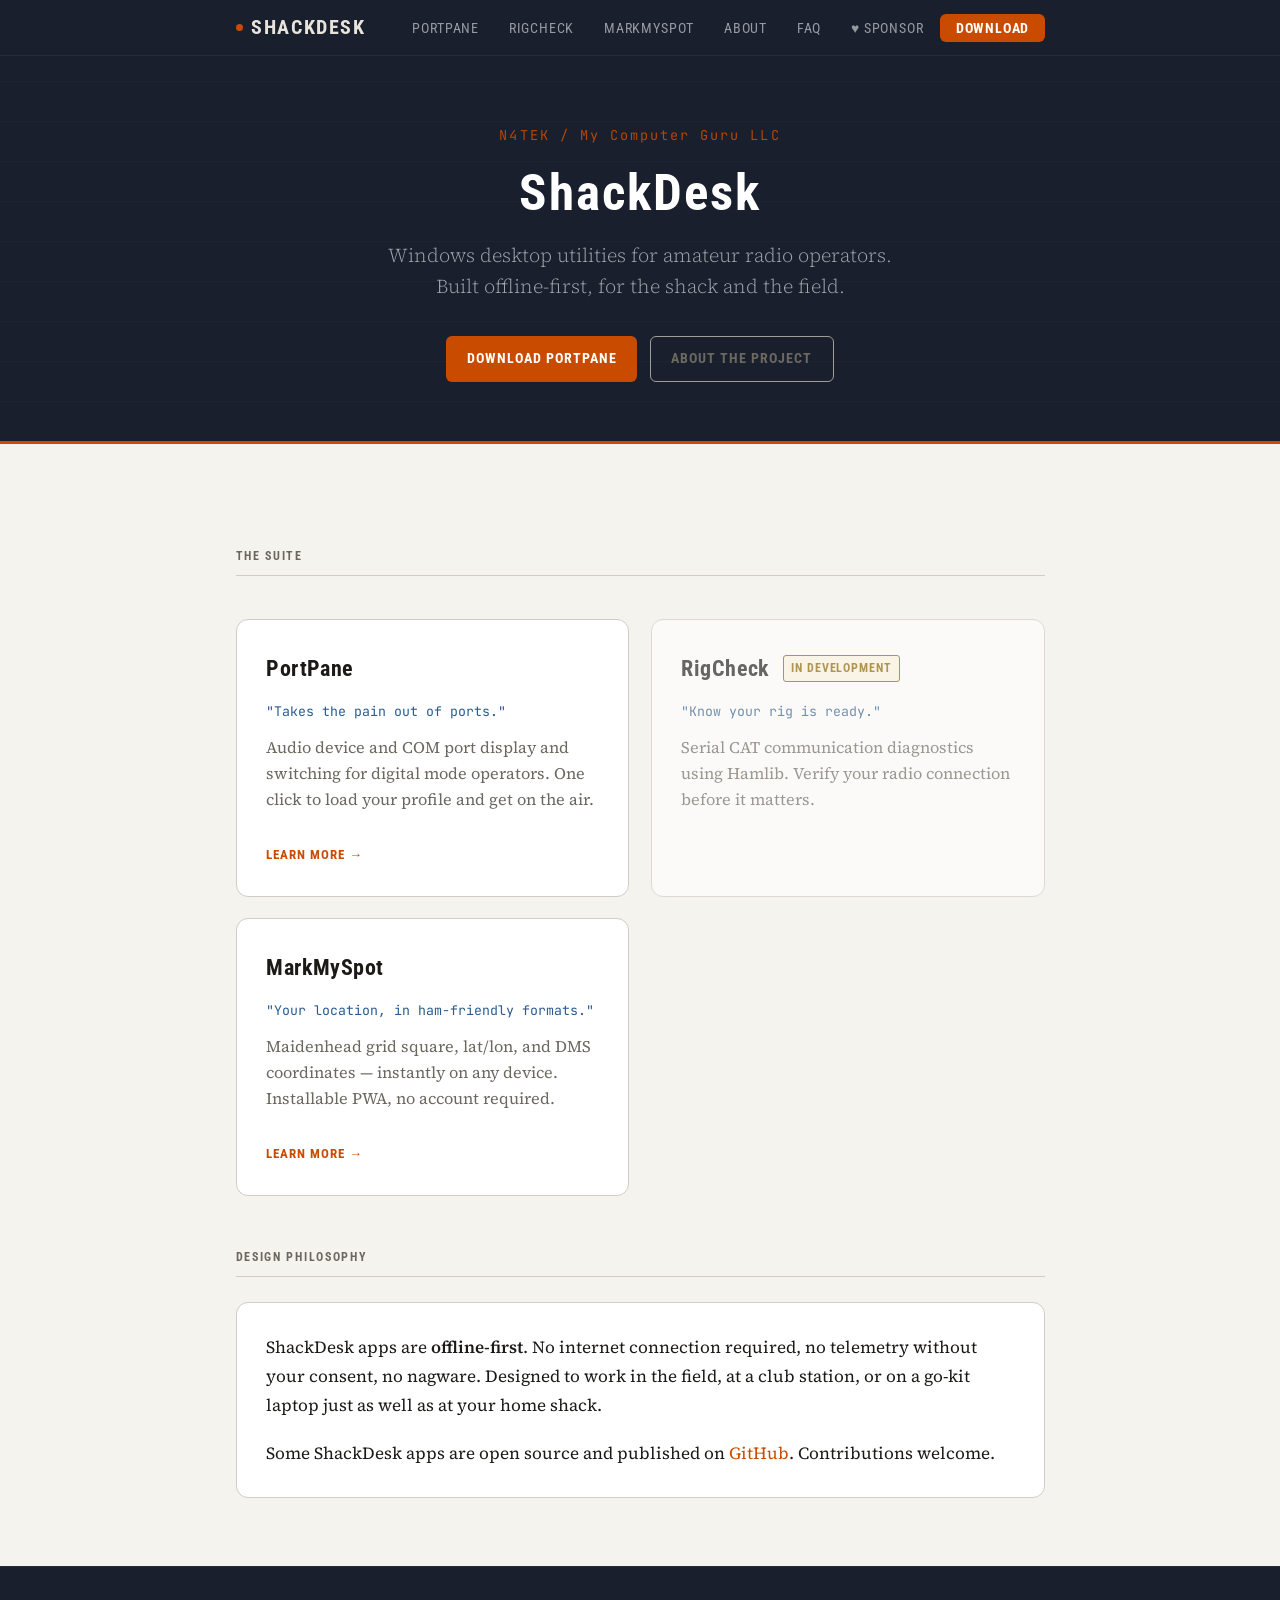
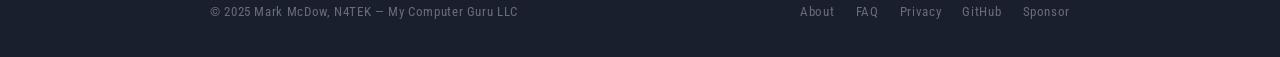
==== index.html @ 6513fdf6 "Merge pull request #10 from Computer-Consultant/chore/license-cleanup Clean up license framing and a" ====
<!DOCTYPE html>
<html lang="en">
<head>
  <meta charset="UTF-8">
  <meta name="viewport" content="width=device-width, initial-scale=1.0">
  <meta name="description" content="ShackDesk — Windows desktop utilities for amateur radio operators. Built by N4TEK for digital mode and EMCOMM use.">
  <title>ShackDesk — Tools for the Amateur Radio Operator</title>
  <link rel="stylesheet" href="/style.css">
</head>
<body>

  <nav class="nav">
    <div class="nav-inner">
      <a href="/" class="nav-logo">
        <span class="nav-logo-dot"></span>ShackDesk
      </a>
      <ul class="nav-links">
        <li><a href="/portpane/">PortPane</a></li>
        <li><a href="/rigcheck/">RigCheck</a></li>
        <li><a href="/markmyspot/">MarkMySpot</a></li>
        <li><a href="/about/">About</a></li>
        <li><a href="/faq/">FAQ</a></li>
        <li><a href="/sponsor" class="nav-sponsor">&#9829; Sponsor</a></li>
        <li><a href="/portpane/download" class="nav-cta">Download</a></li>
      </ul>
    </div>
  </nav>

  <section class="hero">
    <div class="hero-inner">
      <div class="hero-callsign">N4TEK / My Computer Guru LLC</div>
      <h1>ShackDesk</h1>
      <p class="lead">Windows desktop utilities for amateur radio operators. Built offline-first, for the shack and the field.</p>
      <div class="hero-actions">
        <a href="/portpane/download" class="btn btn-primary">Download PortPane</a>
        <a href="/about/" class="btn btn-outline">About the Project</a>
      </div>
    </div>
  </section>

  <main class="page">

    <div class="section">
      <div class="section-label">The Suite</div>
      <div class="app-grid">

        <a href="/portpane/" class="app-card">
          <div class="app-card-name">PortPane</div>
          <div class="app-card-tagline">"Takes the pain out of ports."</div>
          <p class="app-card-desc">Audio device and COM port display and switching for digital mode operators. One click to load your profile and get on the air.</p>
          <div class="app-card-link">Learn more →</div>
        </a>

        <div class="app-card muted">
          <div class="app-card-name">
            RigCheck
            <span class="badge badge-dev">In development</span>
          </div>
          <div class="app-card-tagline">"Know your rig is ready."</div>
          <p class="app-card-desc">Serial CAT communication diagnostics using Hamlib. Verify your radio connection before it matters.</p>
        </div>

        <a href="/markmyspot/" class="app-card">
          <div class="app-card-name">MarkMySpot</div>
          <div class="app-card-tagline">"Your location, in ham-friendly formats."</div>
          <p class="app-card-desc">Maidenhead grid square, lat/lon, and DMS coordinates — instantly on any device. Installable PWA, no account required.</p>
          <div class="app-card-link">Learn more →</div>
        </a>

      </div>
    </div>

    <div class="section">
      <div class="section-label">Design Philosophy</div>
      <div class="card">
        <p>ShackDesk apps are <strong>offline-first</strong>. No internet connection required, no telemetry without your consent, no nagware. Designed to work in the field, at a club station, or on a go-kit laptop just as well as at your home shack.</p>
        <p>Some ShackDesk apps are open source and published on <a href="https://github.com/Computer-Tsu" target="_blank" rel="noopener">GitHub</a>. Contributions welcome.</p>
      </div>
    </div>

  </main>

  <footer class="footer">
    <div class="footer-inner">
      <span>© 2025 Mark McDow, N4TEK — My Computer Guru LLC</span>
      <ul class="footer-links">
        <li><a href="/about/">About</a></li>
        <li><a href="/faq/">FAQ</a></li>
        <li><a href="/privacy/">Privacy</a></li>
        <li><a href="https://github.com/Computer-Tsu" target="_blank" rel="noopener">GitHub</a></li>
        <li><a href="/sponsor">Sponsor</a></li>
      </ul>
    </div>
  </footer>

</body>
</html>
---- style.css ----
/* =============================================================================
   ShackDesk.com — style.css
   Project:  ShackDesk by N4TEK / My Computer Guru LLC
             https://github.com/Computer-Consultant/ShackDesk-Site
   Purpose:  Shared stylesheet for all pages on shackdesk.com.
             All pages link to this file at /style.css.
             Uses CSS custom properties for theming; supports light and dark
             mode automatically via prefers-color-scheme media query.
   Warning:  Do NOT add a BOM or Windows line endings (CRLF) to this file.
   Support:  https://github.com/Computer-Consultant/ShackDesk-Site/issues
   ============================================================================= */

/* -----------------------------------------------------------------------------
   Fonts — self-hosted from /fonts/ folder
   Display: Roboto Condensed (technical, instrument-panel feel)
   Body:    Source Serif 4 (readable, trustworthy, not generic)
   Mono:    JetBrains Mono (callsigns, version numbers, code)

   Why self-hosted: Google Fonts CDN transmits visitor IPs to Google, which
   conflicts with our privacy policy. Self-hosting also improves load
   performance and works on restricted/offline networks. See /fonts/README.md
   for download instructions and font version notes.

   All fonts are licensed under the SIL Open Font License (OFL).
   License files are included in the /fonts/ folder.
   ----------------------------------------------------------------------------- */

@font-face {
  font-family: 'Roboto Condensed';
  src: url('/fonts/roboto-condensed-latin-400-normal.woff2') format('woff2');
  font-weight: 400;
  font-style: normal;
  font-display: swap;
}

@font-face {
  font-family: 'Roboto Condensed';
  src: url('/fonts/roboto-condensed-latin-700-normal.woff2') format('woff2');
  font-weight: 700;
  font-style: normal;
  font-display: swap;
}

@font-face {
  font-family: 'Source Serif 4';
  src: url('/fonts/source-serif-4-latin-300-normal.woff2') format('woff2');
  font-weight: 300;
  font-style: normal;
  font-display: swap;
}

@font-face {
  font-family: 'Source Serif 4';
  src: url('/fonts/source-serif-4-latin-400-normal.woff2') format('woff2');
  font-weight: 400;
  font-style: normal;
  font-display: swap;
}

@font-face {
  font-family: 'Source Serif 4';
  src: url('/fonts/source-serif-4-latin-400-italic.woff2') format('woff2');
  font-weight: 400;
  font-style: italic;
  font-display: swap;
}

@font-face {
  font-family: 'Source Serif 4';
  src: url('/fonts/source-serif-4-latin-600-normal.woff2') format('woff2');
  font-weight: 600;
  font-style: normal;
  font-display: swap;
}

@font-face {
  font-family: 'JetBrains Mono';
  src: url('/fonts/jetbrains-mono-latin-400-normal.woff2') format('woff2');
  font-weight: 400;
  font-style: normal;
  font-display: swap;
}

@font-face {
  font-family: 'JetBrains Mono';
  src: url('/fonts/jetbrains-mono-latin-600-normal.woff2') format('woff2');
  font-weight: 600;
  font-style: normal;
  font-display: swap;
}

/* -----------------------------------------------------------------------------
   Design tokens — light mode defaults
   ----------------------------------------------------------------------------- */
:root {
  --bg:           #f5f3ee;
  --bg-card:      #ffffff;
  --bg-panel:     #1a1f2e;
  --surface:      #eae8e2;
  --border:       #d0cdc5;
  --border-strong:#a09d96;

  --text:         #1c1a17;
  --text-muted:   #6b6860;
  --text-inverse: #e8e4dc;
  --text-mono:    #2a5c8f;

  --accent:       #c84b00;
  --accent-hover: #a33b00;
  --accent-soft:  #fff0e8;

  --green:        #2d6e3e;
  --green-soft:   #eaf4ed;
  --amber:        #8a6200;
  --amber-soft:   #fdf6e3;
  --muted-tag:    #6b6860;

  --radius:       6px;
  --radius-lg:    12px;

  --font-display: 'Roboto Condensed', sans-serif;
  --font-body:    'Source Serif 4', Georgia, serif;
  --font-mono:    'JetBrains Mono', 'Courier New', monospace;

  --nav-height:   56px;
  --max-width:    860px;
  --gap:          2rem;
}

/* Dark mode overrides */
@media (prefers-color-scheme: dark) {
  :root {
    --bg:           #131720;
    --bg-card:      #1c2130;
    --bg-panel:     #0d1017;
    --surface:      #1f2535;
    --border:       #2e3650;
    --border-strong:#4a5470;

    --text:         #ddd9d0;
    --text-muted:   #8892a8;
    --text-inverse: #ddd9d0;
    --text-mono:    #5a9fd4;

    --accent:       #e85d1a;
    --accent-hover: #ff7733;
    --accent-soft:  #2a1a10;

    --green:        #4caf70;
    --green-soft:   #0f2018;
    --amber:        #c89a30;
    --amber-soft:   #1f1800;
    --muted-tag:    #8892a8;
  }
}

/* -----------------------------------------------------------------------------
   Reset & base
   ----------------------------------------------------------------------------- */
*, *::before, *::after {
  box-sizing: border-box;
  margin: 0;
  padding: 0;
}

html {
  font-size: 17px;
  scroll-behavior: smooth;
  -webkit-text-size-adjust: 100%;
}

body {
  font-family: var(--font-body);
  font-weight: 400;
  line-height: 1.7;
  color: var(--text);
  background: var(--bg);
  min-height: 100vh;
  display: flex;
  flex-direction: column;
}

img, svg {
  display: block;
  max-width: 100%;
}

a {
  color: var(--accent);
  text-decoration: none;
  transition: color 0.15s;
}

a:hover {
  color: var(--accent-hover);
  text-decoration: underline;
}

/* -----------------------------------------------------------------------------
   Navigation
   ----------------------------------------------------------------------------- */
.nav {
  background: var(--bg-panel);
  height: var(--nav-height);
  position: sticky;
  top: 0;
  z-index: 100;
  border-bottom: 1px solid rgba(255,255,255,0.06);
}

.nav-inner {
  max-width: var(--max-width);
  margin: 0 auto;
  padding: 0 1.5rem;
  height: 100%;
  display: flex;
  align-items: center;
  gap: 2rem;
}

.nav-logo {
  font-family: var(--font-display);
  font-weight: 700;
  font-size: 1.2rem;
  letter-spacing: 0.08em;
  text-transform: uppercase;
  color: var(--text-inverse);
  text-decoration: none;
  display: flex;
  align-items: center;
  gap: 0.5rem;
  flex-shrink: 0;
}

.nav-logo:hover {
  color: var(--accent);
  text-decoration: none;
}

.nav-logo-dot {
  width: 7px;
  height: 7px;
  border-radius: 50%;
  background: var(--accent);
  display: inline-block;
  animation: pulse 3s ease-in-out infinite;
}

@keyframes pulse {
  0%, 100% { opacity: 1; }
  50%       { opacity: 0.4; }
}

.nav-links {
  display: flex;
  align-items: center;
  gap: 0.25rem;
  list-style: none;
  margin-left: auto;
}

.nav-links a {
  font-family: var(--font-display);
  font-size: 0.8rem;
  font-weight: 400;
  letter-spacing: 0.06em;
  text-transform: uppercase;
  color: rgba(255,255,255,0.55);
  text-decoration: none;
  padding: 0.35rem 0.75rem;
  border-radius: var(--radius);
  transition: color 0.15s, background 0.15s;
}

.nav-links a:hover {
  color: var(--text-inverse);
  background: rgba(255,255,255,0.07);
  text-decoration: none;
}

.nav-links a.active {
  color: var(--text-inverse);
}

.nav-cta {
  font-family: var(--font-display) !important;
  font-size: 0.8rem !important;
  font-weight: 700 !important;
  letter-spacing: 0.06em !important;
  text-transform: uppercase !important;
  background: var(--accent) !important;
  color: #fff !important;
  padding: 0.35rem 0.9rem !important;
  border-radius: var(--radius) !important;
  transition: background 0.15s !important;
}

.nav-cta:hover {
  background: var(--accent-hover) !important;
  color: #fff !important;
  text-decoration: none !important;
}

/* -----------------------------------------------------------------------------
   Page layout
   ----------------------------------------------------------------------------- */
.page {
  flex: 1;
  max-width: var(--max-width);
  margin: 0 auto;
  padding: 3rem 1.5rem 4rem;
  width: 100%;
}

.page-wide {
  max-width: 100%;
  padding-left: 0;
  padding-right: 0;
}

/* -----------------------------------------------------------------------------
   Typography
   ----------------------------------------------------------------------------- */
h1, h2, h3, h4 {
  font-family: var(--font-display);
  font-weight: 700;
  line-height: 1.15;
  letter-spacing: 0.01em;
  color: var(--text);
}

h1 { font-size: 2.4rem; }
h2 { font-size: 1.6rem; }
h3 { font-size: 1.2rem; }
h4 { font-size: 1rem;   letter-spacing: 0.06em; text-transform: uppercase; }

p { margin-bottom: 1.1rem; }
p:last-child { margin-bottom: 0; }

.lead {
  font-size: 1.15rem;
  font-weight: 300;
  color: var(--text-muted);
  line-height: 1.6;
}

.mono {
  font-family: var(--font-mono);
  font-size: 0.85em;
  color: var(--text-mono);
}

.label {
  font-family: var(--font-display);
  font-size: 0.72rem;
  font-weight: 700;
  letter-spacing: 0.1em;
  text-transform: uppercase;
  color: var(--text-muted);
}

/* -----------------------------------------------------------------------------
   Badges / tags
   ----------------------------------------------------------------------------- */
.badge {
  display: inline-block;
  font-family: var(--font-display);
  font-size: 0.68rem;
  font-weight: 700;
  letter-spacing: 0.08em;
  text-transform: uppercase;
  padding: 0.2em 0.6em;
  border-radius: 3px;
  vertical-align: middle;
  margin-left: 0.4em;
}

.badge-dev {
  background: var(--amber-soft);
  color: var(--amber);
  border: 1px solid var(--amber);
}

.badge-new {
  background: var(--green-soft);
  color: var(--green);
  border: 1px solid var(--green);
}

/* -----------------------------------------------------------------------------
   Buttons
   ----------------------------------------------------------------------------- */
.btn {
  display: inline-flex;
  align-items: center;
  gap: 0.4em;
  font-family: var(--font-display);
  font-size: 0.85rem;
  font-weight: 700;
  letter-spacing: 0.07em;
  text-transform: uppercase;
  padding: 0.65em 1.4em;
  border-radius: var(--radius);
  border: none;
  cursor: pointer;
  text-decoration: none;
  transition: background 0.15s, color 0.15s, transform 0.1s;
  white-space: nowrap;
}

.btn:hover {
  text-decoration: none;
  transform: translateY(-1px);
}

.btn-primary {
  background: var(--accent);
  color: #fff;
}

.btn-primary:hover {
  background: var(--accent-hover);
  color: #fff;
}

.btn-outline {
  background: transparent;
  color: var(--text-muted);
  border: 1.5px solid var(--border-strong);
}

.btn-outline:hover {
  border-color: var(--text-muted);
  color: var(--text);
}

/* -----------------------------------------------------------------------------
   Cards
   ----------------------------------------------------------------------------- */
.card {
  background: var(--bg-card);
  border: 1px solid var(--border);
  border-radius: var(--radius-lg);
  padding: 1.75rem;
}

.card-muted {
  opacity: 0.6;
  filter: grayscale(0.3);
}

/* -----------------------------------------------------------------------------
   Hero (homepage)
   ----------------------------------------------------------------------------- */
.hero {
  background: var(--bg-panel);
  color: var(--text-inverse);
  padding: 4rem 1.5rem 3.5rem;
  text-align: center;
  border-bottom: 3px solid var(--accent);
  position: relative;
  overflow: hidden;
}

.hero::before {
  content: '';
  position: absolute;
  inset: 0;
  background-image: repeating-linear-gradient(
    0deg,
    transparent,
    transparent 39px,
    rgba(255,255,255,0.018) 39px,
    rgba(255,255,255,0.018) 40px
  );
  pointer-events: none;
}

.hero-inner {
  position: relative;
  max-width: var(--max-width);
  margin: 0 auto;
}

.hero-callsign {
  font-family: var(--font-mono);
  font-size: 0.8rem;
  color: var(--accent);
  letter-spacing: 0.15em;
  margin-bottom: 1rem;
  opacity: 0.9;
}

.hero h1 {
  font-size: 3rem;
  color: #fff;
  letter-spacing: 0.04em;
  margin-bottom: 1rem;
}

.hero .lead {
  color: rgba(255,255,255,0.6);
  max-width: 540px;
  margin: 0 auto 2rem;
}

.hero-actions {
  display: flex;
  gap: 0.75rem;
  justify-content: center;
  flex-wrap: wrap;
}

/* -----------------------------------------------------------------------------
   App grid (homepage product list)
   ----------------------------------------------------------------------------- */
.app-grid {
  display: grid;
  grid-template-columns: repeat(auto-fit, minmax(340px, 1fr));
  gap: 1.25rem;
  margin-top: 2.5rem;
}

.app-card {
  background: var(--bg-card);
  border: 1px solid var(--border);
  border-radius: var(--radius-lg);
  padding: 1.75rem;
  display: flex;
  flex-direction: column;
  gap: 0.75rem;
  transition: border-color 0.2s, box-shadow 0.2s;
  text-decoration: none;
  color: inherit;
}

.app-card:hover {
  border-color: var(--accent);
  box-shadow: 0 4px 20px rgba(0,0,0,0.08);
  text-decoration: none;
  color: inherit;
}

.app-card.muted {
  opacity: 0.65;
  pointer-events: none;
}

.app-card-name {
  font-family: var(--font-display);
  font-size: 1.3rem;
  font-weight: 700;
  letter-spacing: 0.02em;
  color: var(--text);
  display: flex;
  align-items: center;
  gap: 0.5rem;
}

.app-card-tagline {
  font-family: var(--font-mono);
  font-size: 0.78rem;
  color: var(--text-mono);
}

.app-card-desc {
  font-size: 0.95rem;
  color: var(--text-muted);
  line-height: 1.6;
}

.app-card-link {
  margin-top: auto;
  font-family: var(--font-display);
  font-size: 0.75rem;
  font-weight: 700;
  letter-spacing: 0.08em;
  text-transform: uppercase;
  color: var(--accent);
}

/* -----------------------------------------------------------------------------
   Section dividers
   ----------------------------------------------------------------------------- */
.section {
  margin-top: 3rem;
}

.section-label {
  font-family: var(--font-display);
  font-size: 0.72rem;
  font-weight: 700;
  letter-spacing: 0.14em;
  text-transform: uppercase;
  color: var(--text-muted);
  border-bottom: 1px solid var(--border);
  padding-bottom: 0.5rem;
  margin-bottom: 1.5rem;
}

/* -----------------------------------------------------------------------------
   Horizontal rule
   ----------------------------------------------------------------------------- */
hr {
  border: none;
  border-top: 1px solid var(--border);
  margin: 2rem 0;
}

/* -----------------------------------------------------------------------------
   FAQ accordion
   ----------------------------------------------------------------------------- */
.faq-group {
  margin-bottom: 2rem;
}

.faq-item {
  border-bottom: 1px solid var(--border);
}

.faq-question {
  width: 100%;
  text-align: left;
  background: none;
  border: none;
  padding: 1rem 0;
  font-family: var(--font-display);
  font-size: 1rem;
  font-weight: 700;
  color: var(--text);
  cursor: pointer;
  display: flex;
  justify-content: space-between;
  align-items: center;
  gap: 1rem;
  transition: color 0.15s;
}

.faq-question:hover {
  color: var(--accent);
}

.faq-chevron {
  flex-shrink: 0;
  transition: transform 0.2s;
  color: var(--text-muted);
}

.faq-item.open .faq-chevron {
  transform: rotate(180deg);
}

.faq-answer {
  display: none;
  padding: 0 0 1.25rem;
  color: var(--text-muted);
  font-size: 0.95rem;
  line-height: 1.7;
}

.faq-item.open .faq-answer {
  display: block;
}

/* -----------------------------------------------------------------------------
   Product page hero
   ----------------------------------------------------------------------------- */
.product-hero {
  background: var(--bg-panel);
  color: var(--text-inverse);
  padding: 3rem 1.5rem 2.5rem;
  border-bottom: 3px solid var(--accent);
}

.product-hero-inner {
  max-width: var(--max-width);
  margin: 0 auto;
}

.product-tagline {
  font-family: var(--font-mono);
  font-size: 0.82rem;
  color: var(--accent);
  letter-spacing: 0.12em;
  margin-bottom: 0.6rem;
}

.product-hero h1 {
  font-size: 2.6rem;
  color: #fff;
  margin-bottom: 0.75rem;
}

.product-hero .lead {
  color: rgba(255,255,255,0.6);
  max-width: 520px;
  margin-bottom: 1.75rem;
}

.product-actions {
  display: flex;
  gap: 0.75rem;
  flex-wrap: wrap;
}

/* -----------------------------------------------------------------------------
   Screenshots
   ----------------------------------------------------------------------------- */
.screenshots {
  display: flex;
  flex-direction: column;
  gap: 1.5rem;
  margin: 2rem 0;
}

.screenshot {
  width: 100%;
  border-radius: var(--radius-lg);
  border: 1px solid var(--border);
  display: block;
}

/* -----------------------------------------------------------------------------
   Screenshot placeholder
   ----------------------------------------------------------------------------- */
.screenshot-placeholder {
  background: var(--surface);
  border: 1.5px dashed var(--border-strong);
  border-radius: var(--radius-lg);
  height: 280px;
  display: flex;
  align-items: center;
  justify-content: center;
  flex-direction: column;
  gap: 0.5rem;
  color: var(--text-muted);
  font-family: var(--font-display);
  font-size: 0.8rem;
  letter-spacing: 0.06em;
  text-transform: uppercase;
  margin: 2rem 0;
}

/* -----------------------------------------------------------------------------
   Feature list
   ----------------------------------------------------------------------------- */
.features {
  display: grid;
  grid-template-columns: repeat(auto-fit, minmax(220px, 1fr));
  gap: 1.25rem;
  margin-top: 1.5rem;
}

.feature {
  padding: 1.25rem;
  background: var(--bg-card);
  border: 1px solid var(--border);
  border-radius: var(--radius-lg);
}

.feature-title {
  font-family: var(--font-display);
  font-size: 0.95rem;
  font-weight: 700;
  letter-spacing: 0.02em;
  margin-bottom: 0.4rem;
  color: var(--text);
}

.feature-desc {
  font-size: 0.88rem;
  color: var(--text-muted);
  line-height: 1.6;
}

/* -----------------------------------------------------------------------------
   Footer
   ----------------------------------------------------------------------------- */
.footer {
  background: var(--bg-panel);
  border-top: 1px solid rgba(255,255,255,0.06);
  padding: 2rem 1.5rem;
  color: rgba(255,255,255,0.35);
  font-family: var(--font-display);
  font-size: 0.75rem;
  letter-spacing: 0.05em;
}

.footer-inner {
  max-width: var(--max-width);
  margin: 0 auto;
  display: flex;
  flex-wrap: wrap;
  gap: 1rem;
  align-items: center;
  justify-content: space-between;
}

.footer-links {
  display: flex;
  gap: 1.25rem;
  flex-wrap: wrap;
  list-style: none;
}

.footer-links a {
  color: rgba(255,255,255,0.35);
  text-decoration: none;
  transition: color 0.15s;
}

.footer-links a:hover {
  color: rgba(255,255,255,0.7);
  text-decoration: none;
}

/* -----------------------------------------------------------------------------
   Responsive
   ----------------------------------------------------------------------------- */
@media (max-width: 600px) {
  html { font-size: 16px; }
  h1   { font-size: 1.9rem; }
  .hero h1 { font-size: 2.2rem; }
  .product-hero h1 { font-size: 2rem; }
  .nav-links { display: none; }
  .app-grid  { grid-template-columns: 1fr; }
  .features  { grid-template-columns: 1fr; }
}

@media (max-width: 400px) {
  .hero-actions, .product-actions { flex-direction: column; }
  .btn { justify-content: center; }
}
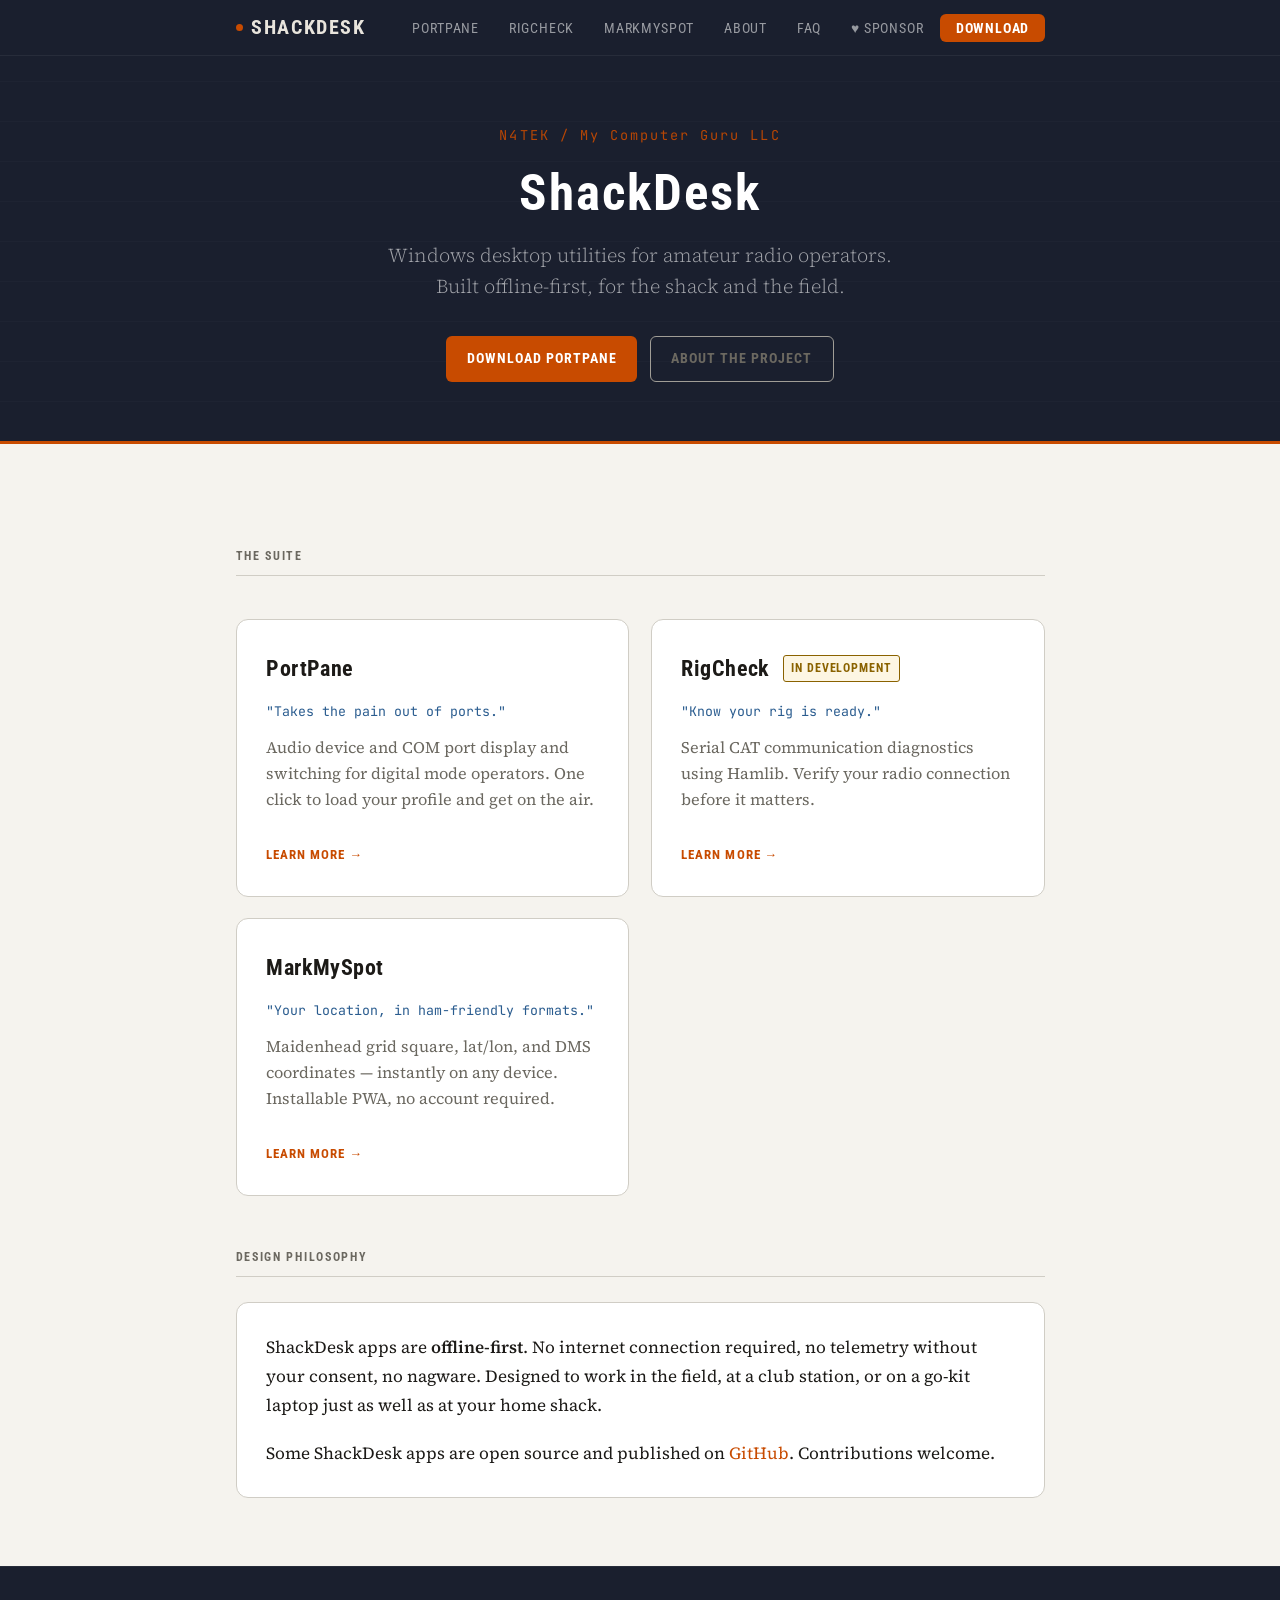
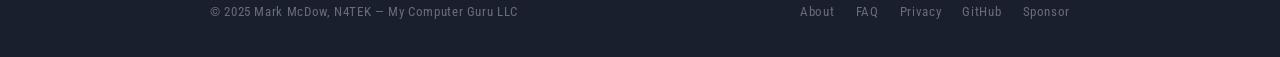
==== commit f03988f0: "Merge pull request #11 from Computer-Consultant/fix/rigcheck-card-link fix: make RigCheck app card a" ====
--- a/index.html
+++ b/index.html
@@ -51,14 +51,15 @@
           <div class="app-card-link">Learn more →</div>
         </a>
 
-        <div class="app-card muted">
+        <a href="/rigcheck/" class="app-card">
           <div class="app-card-name">
             RigCheck
             <span class="badge badge-dev">In development</span>
           </div>
           <div class="app-card-tagline">"Know your rig is ready."</div>
           <p class="app-card-desc">Serial CAT communication diagnostics using Hamlib. Verify your radio connection before it matters.</p>
-        </div>
+          <div class="app-card-link">Learn more →</div>
+        </a>
 
         <a href="/markmyspot/" class="app-card">
           <div class="app-card-name">MarkMySpot</div>
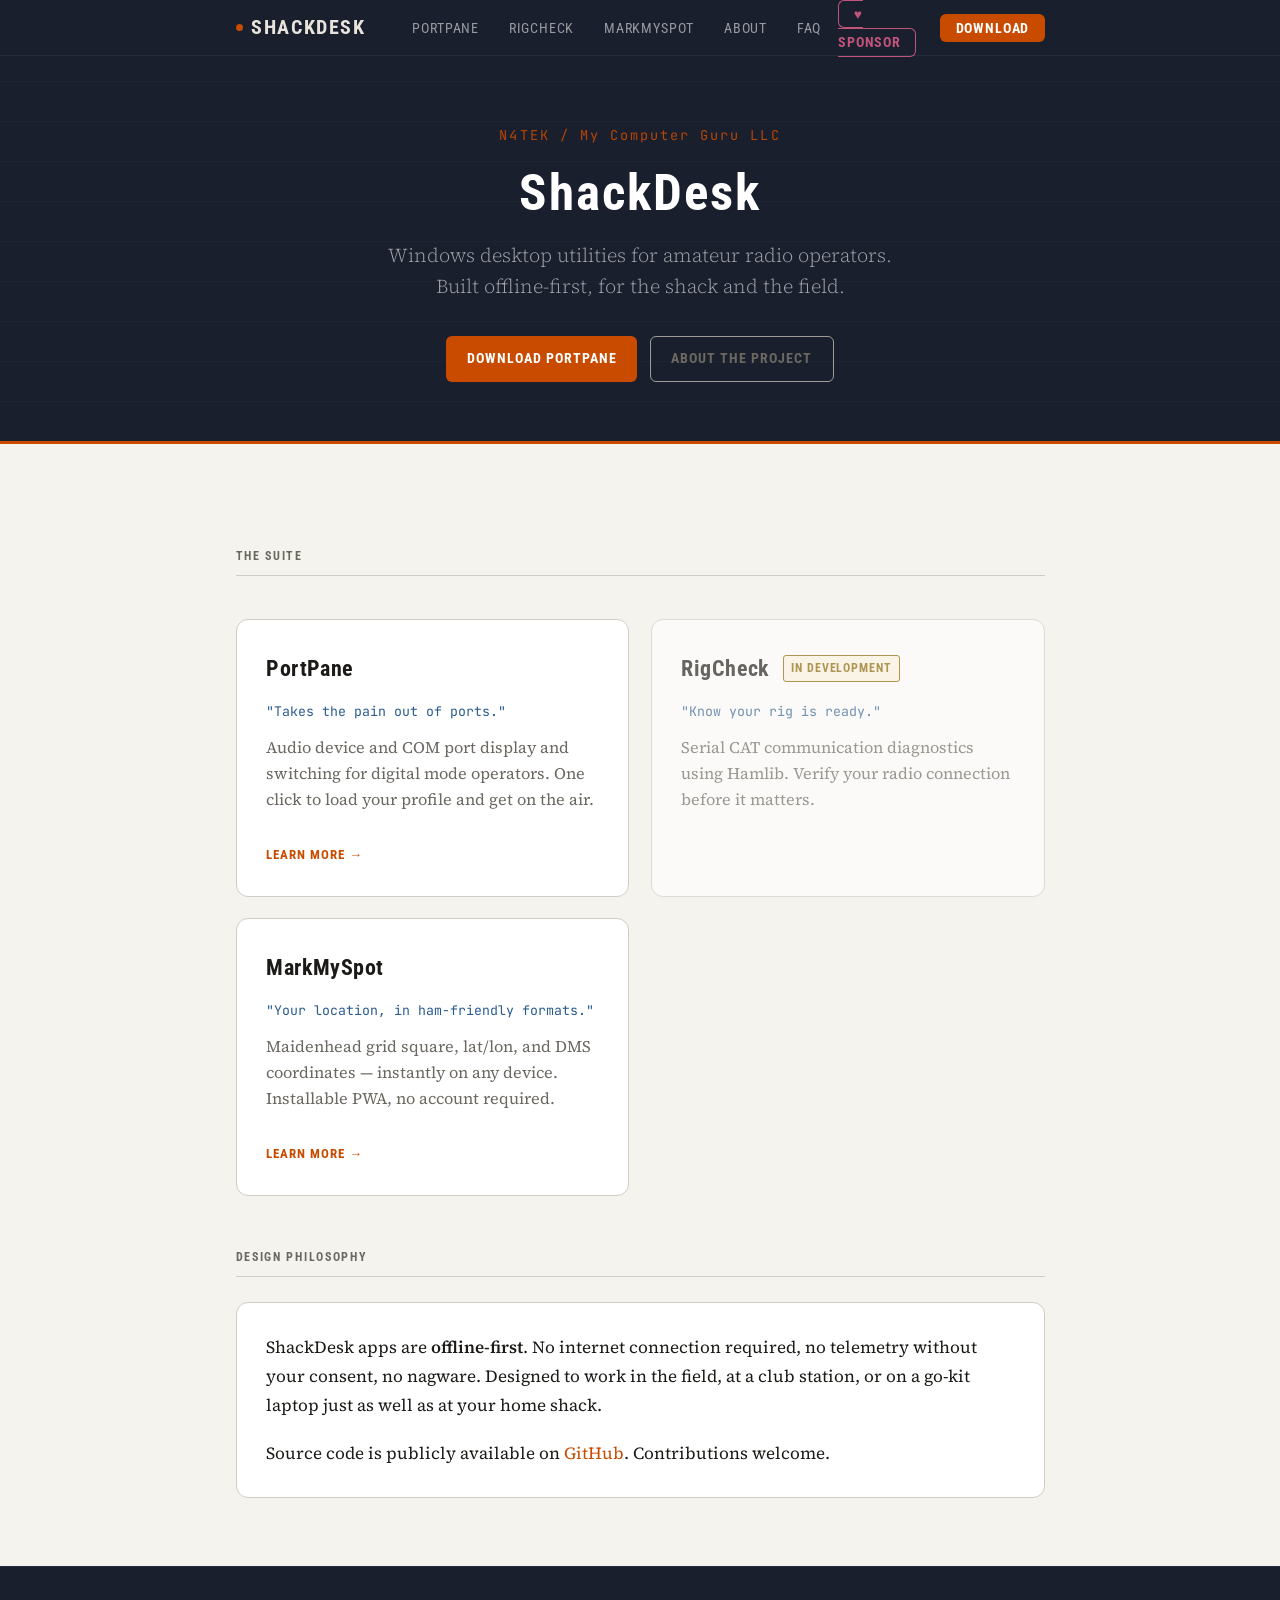
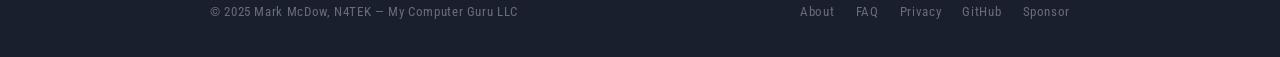
==== commit f2c53896: "Add Sponsor nav pill and MarkMySpot nav link to all pages; add PortPane v0.5.6-Beta status note" ====
--- a/index.html
+++ b/index.html
@@ -51,15 +51,14 @@
           <div class="app-card-link">Learn more →</div>
         </a>
 
-        <a href="/rigcheck/" class="app-card">
+        <div class="app-card muted">
           <div class="app-card-name">
             RigCheck
             <span class="badge badge-dev">In development</span>
           </div>
           <div class="app-card-tagline">"Know your rig is ready."</div>
           <p class="app-card-desc">Serial CAT communication diagnostics using Hamlib. Verify your radio connection before it matters.</p>
-          <div class="app-card-link">Learn more →</div>
-        </a>
+        </div>
 
         <a href="/markmyspot/" class="app-card">
           <div class="app-card-name">MarkMySpot</div>
@@ -75,7 +74,7 @@
       <div class="section-label">Design Philosophy</div>
       <div class="card">
         <p>ShackDesk apps are <strong>offline-first</strong>. No internet connection required, no telemetry without your consent, no nagware. Designed to work in the field, at a club station, or on a go-kit laptop just as well as at your home shack.</p>
-        <p>Some ShackDesk apps are open source and published on <a href="https://github.com/Computer-Tsu" target="_blank" rel="noopener">GitHub</a>. Contributions welcome.</p>
+        <p>Source code is publicly available on <a href="https://github.com/Computer-Tsu" target="_blank" rel="noopener">GitHub</a>. Contributions welcome.</p>
       </div>
     </div>
 
--- a/style.css
+++ b/style.css
@@ -297,6 +297,25 @@
 
 .nav-cta:hover {
   background: var(--accent-hover) !important;
+  color: #fff !important;
+  text-decoration: none !important;
+}
+
+.nav-sponsor {
+  font-family: var(--font-display) !important;
+  font-size: 0.8rem !important;
+  font-weight: 700 !important;
+  letter-spacing: 0.06em !important;
+  text-transform: uppercase !important;
+  color: #c0547a !important;
+  border: 1.5px solid #c0547a !important;
+  padding: 0.3rem 0.85rem !important;
+  border-radius: var(--radius) !important;
+  transition: background 0.15s, color 0.15s !important;
+}
+
+.nav-sponsor:hover {
+  background: #c0547a !important;
   color: #fff !important;
   text-decoration: none !important;
 }
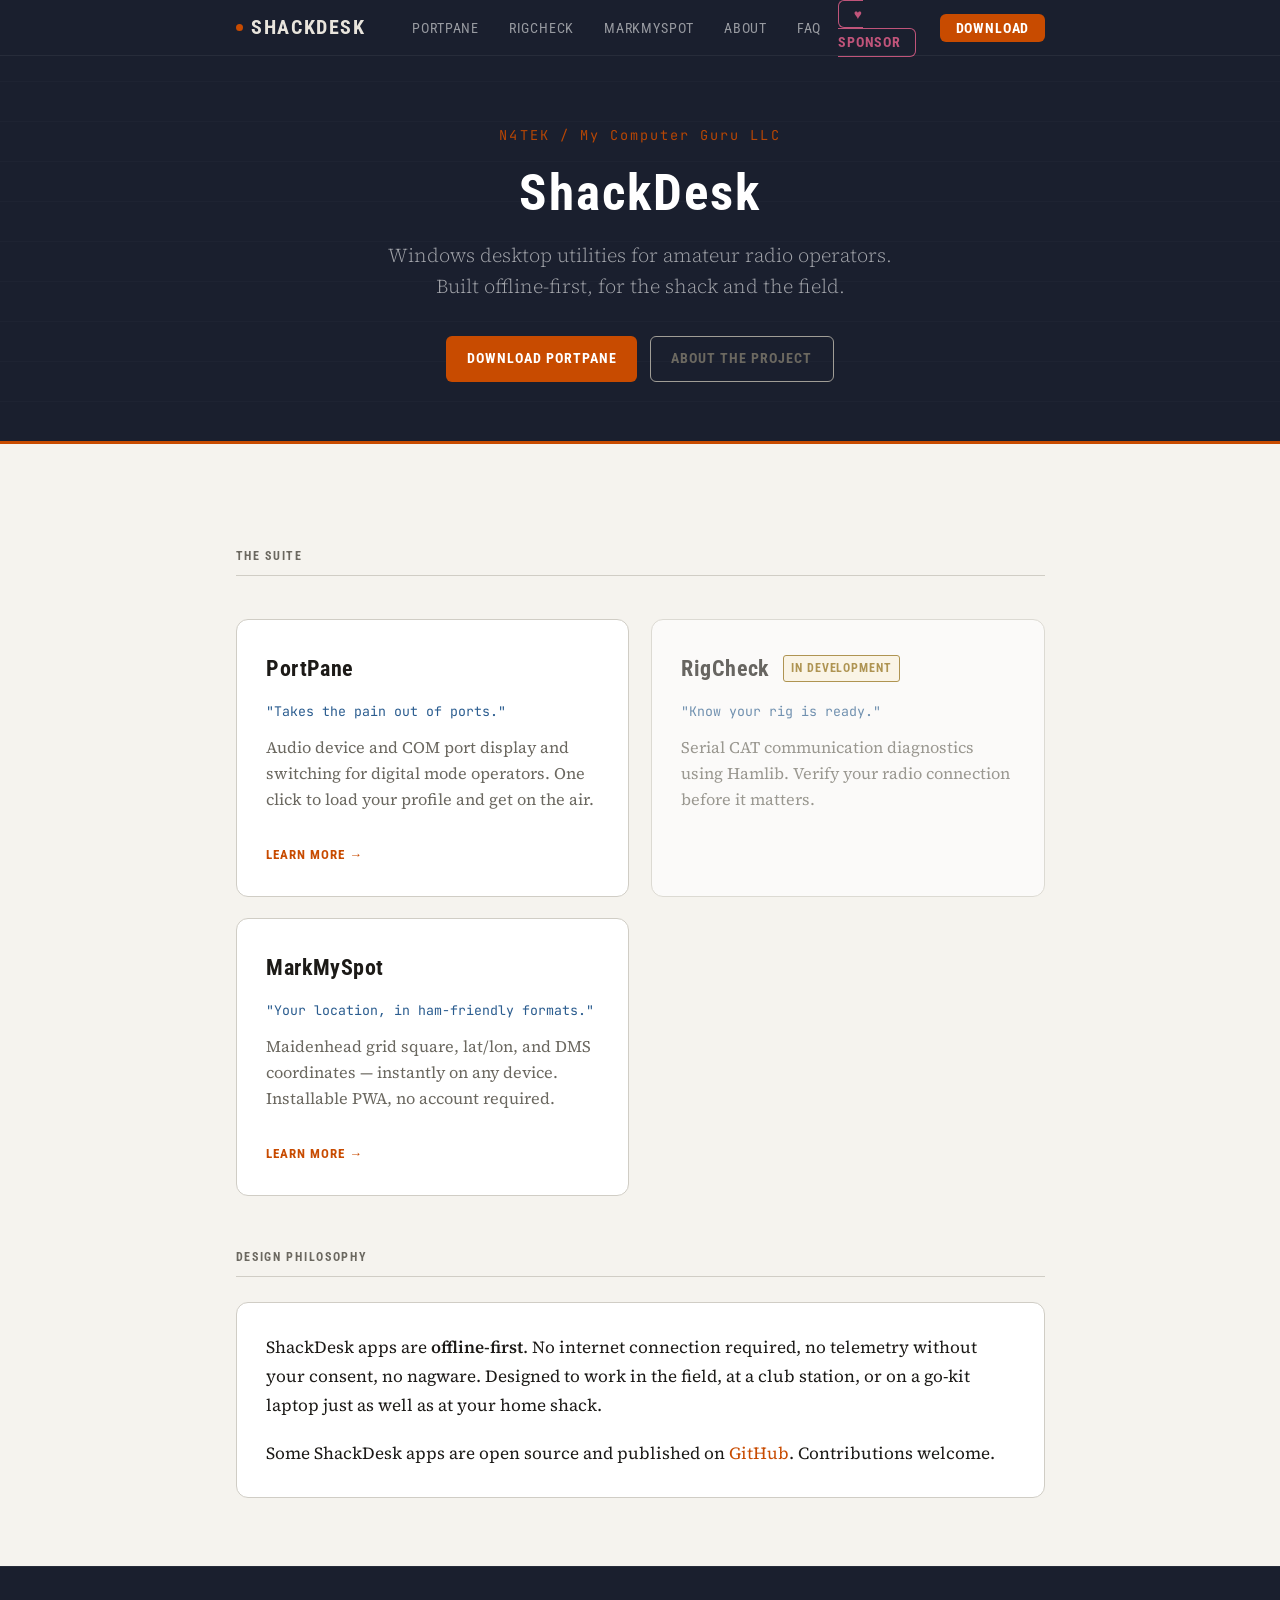
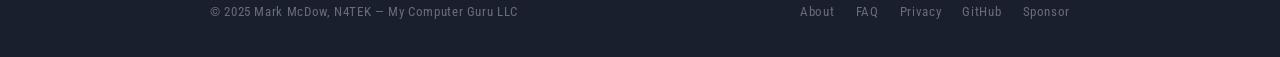
==== commit a17f205e: "Clean up license framing and add code signing policy page Update remaining commercial license refere" ====
--- a/index.html
+++ b/index.html
@@ -74,7 +74,7 @@
       <div class="section-label">Design Philosophy</div>
       <div class="card">
         <p>ShackDesk apps are <strong>offline-first</strong>. No internet connection required, no telemetry without your consent, no nagware. Designed to work in the field, at a club station, or on a go-kit laptop just as well as at your home shack.</p>
-        <p>Source code is publicly available on <a href="https://github.com/Computer-Tsu" target="_blank" rel="noopener">GitHub</a>. Contributions welcome.</p>
+        <p>Some ShackDesk apps are open source and published on <a href="https://github.com/Computer-Tsu" target="_blank" rel="noopener">GitHub</a>. Contributions welcome.</p>
       </div>
     </div>
 
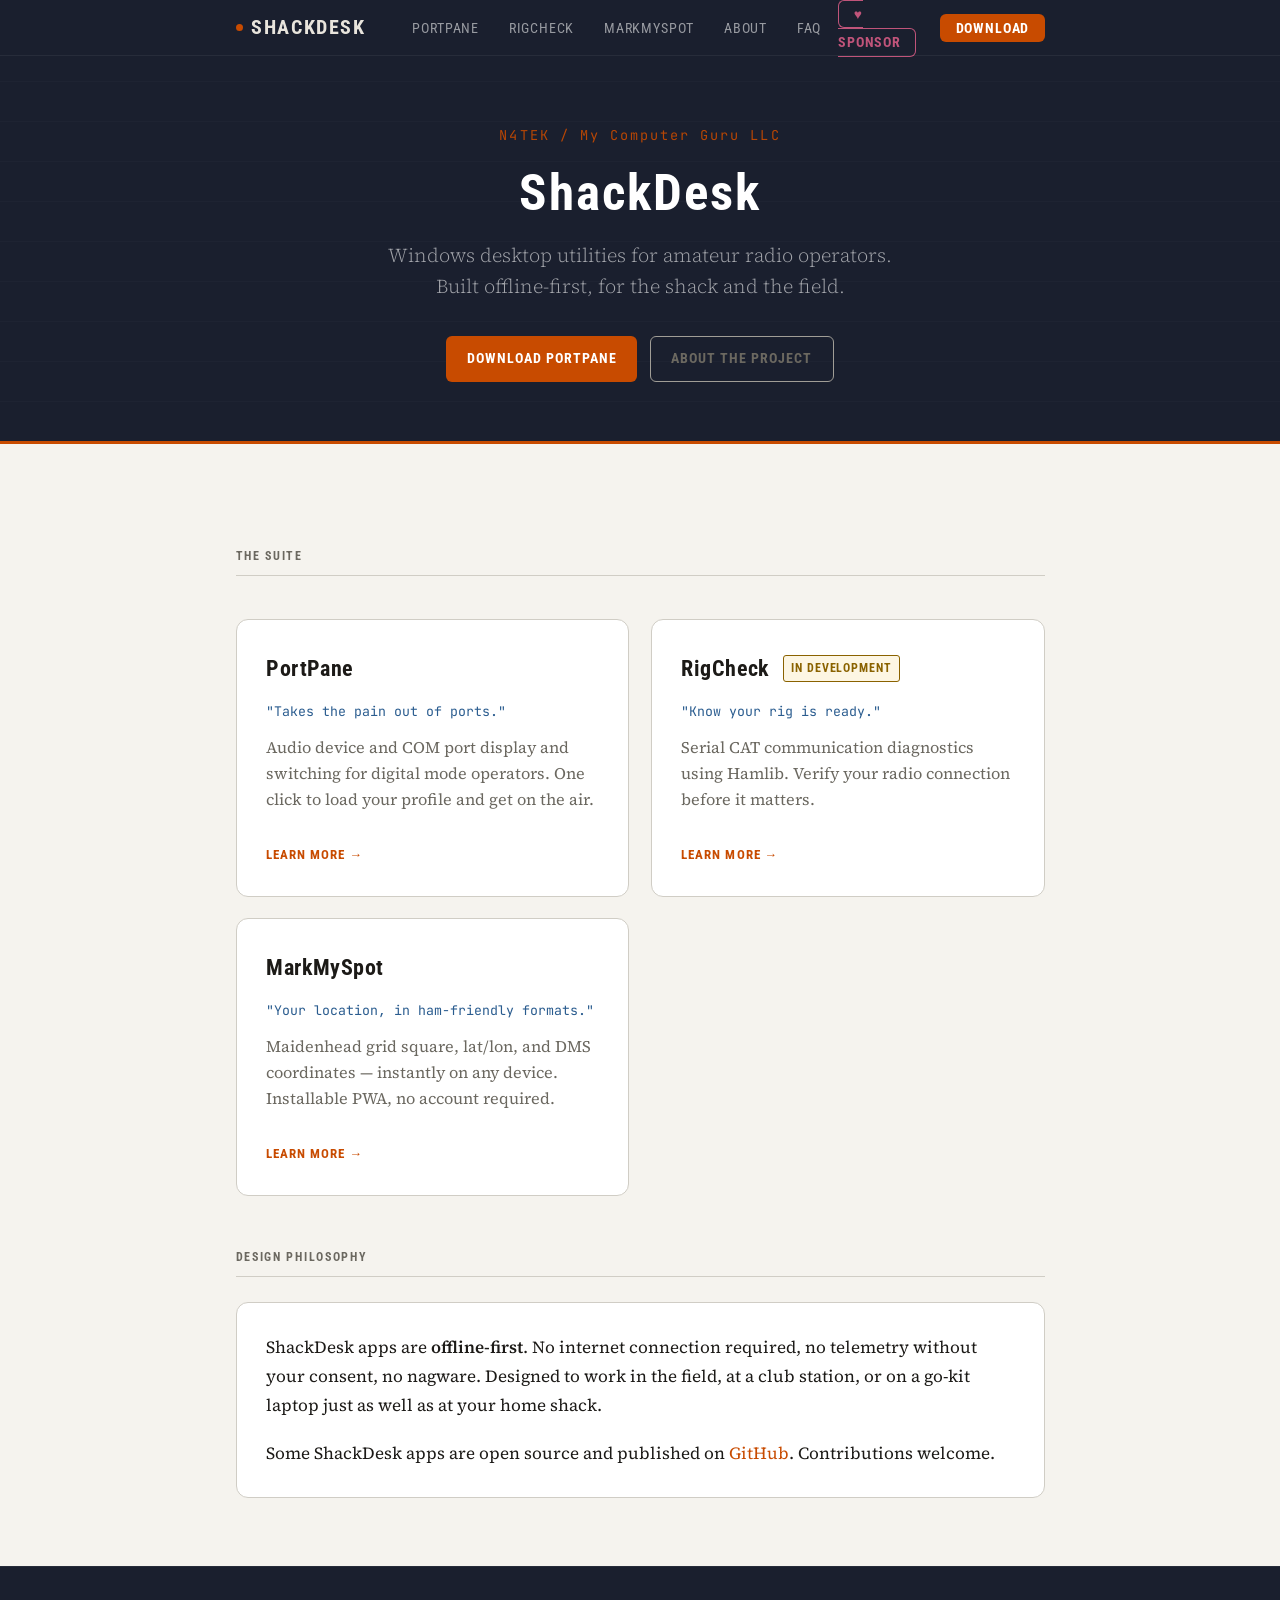
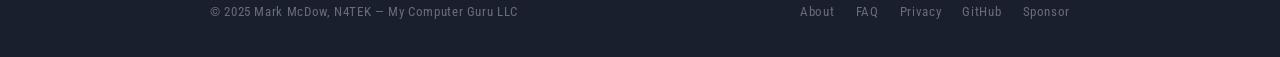
==== commit 4c329ba6: "fix: make RigCheck app card a clickable link to product page" ====
--- a/index.html
+++ b/index.html
@@ -51,14 +51,15 @@
           <div class="app-card-link">Learn more →</div>
         </a>
 
-        <div class="app-card muted">
+        <a href="/rigcheck/" class="app-card">
           <div class="app-card-name">
             RigCheck
             <span class="badge badge-dev">In development</span>
           </div>
           <div class="app-card-tagline">"Know your rig is ready."</div>
           <p class="app-card-desc">Serial CAT communication diagnostics using Hamlib. Verify your radio connection before it matters.</p>
-        </div>
+          <div class="app-card-link">Learn more →</div>
+        </a>
 
         <a href="/markmyspot/" class="app-card">
           <div class="app-card-name">MarkMySpot</div>
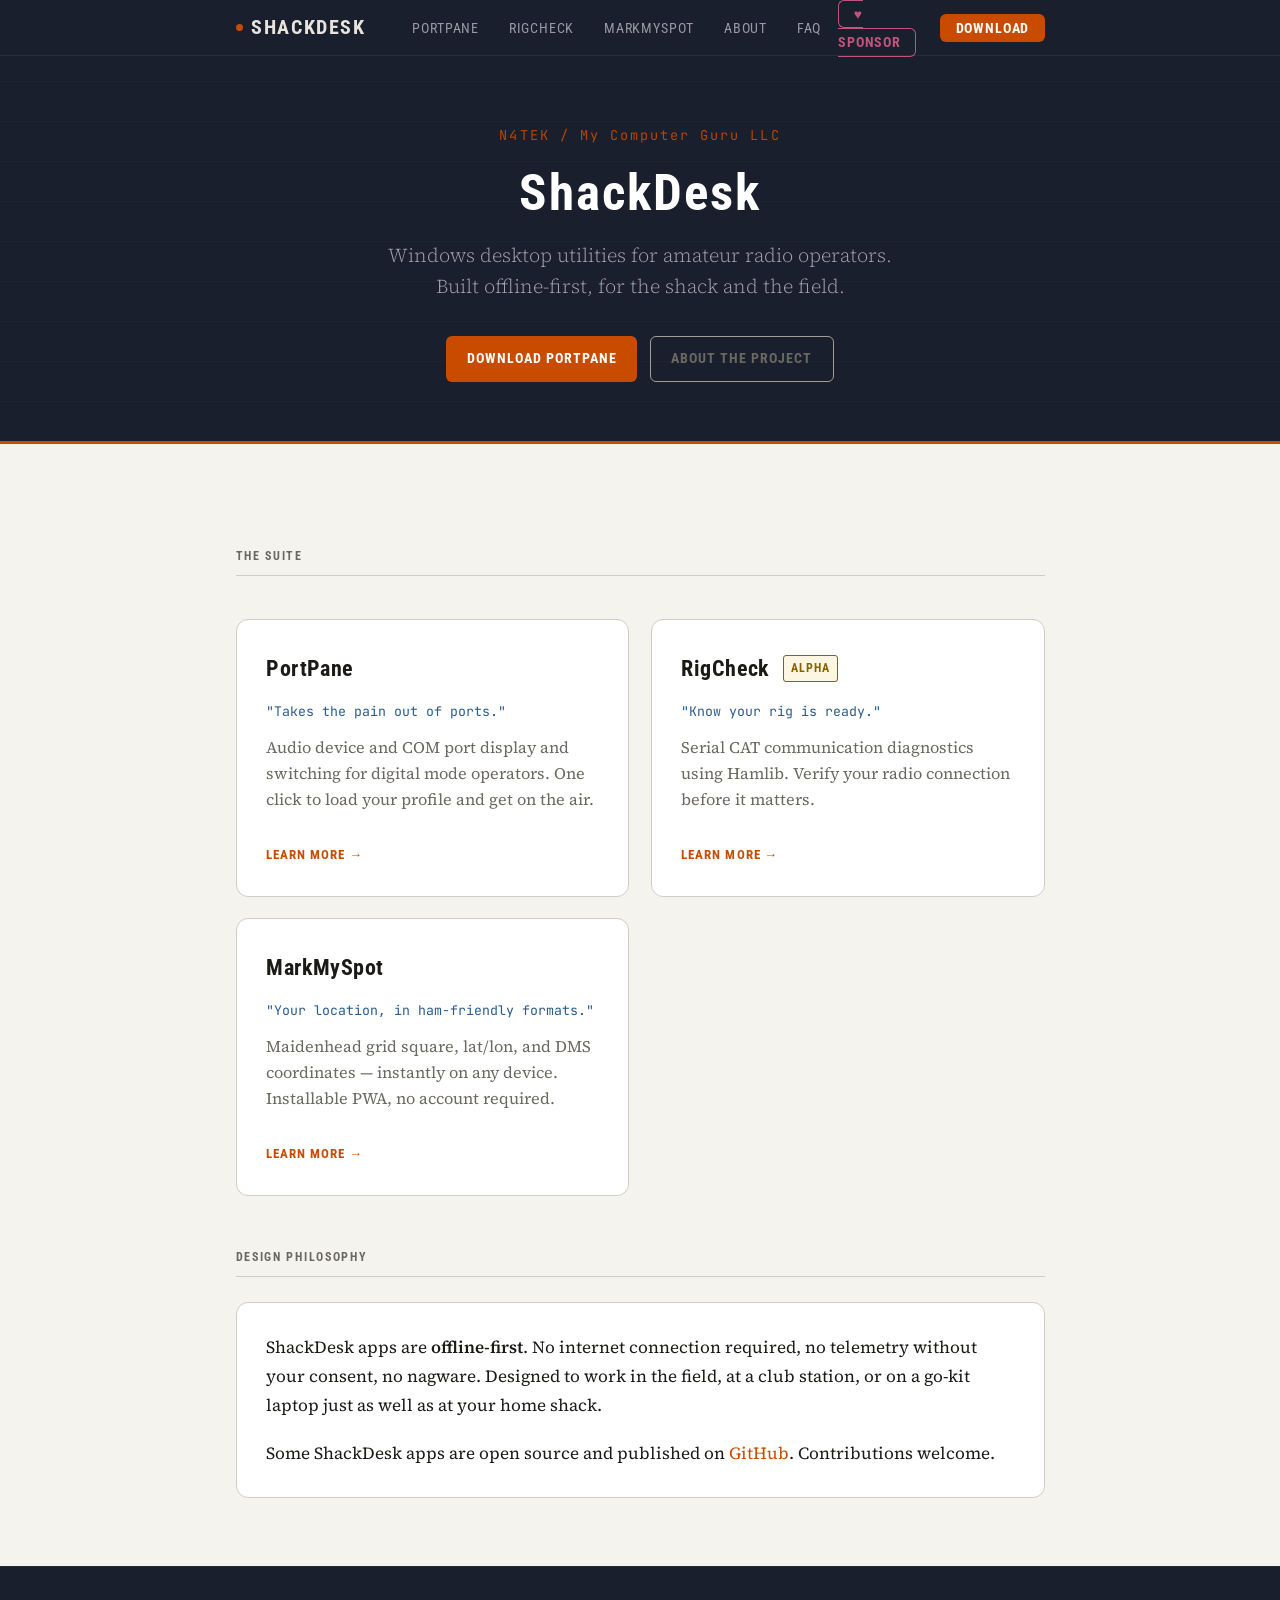
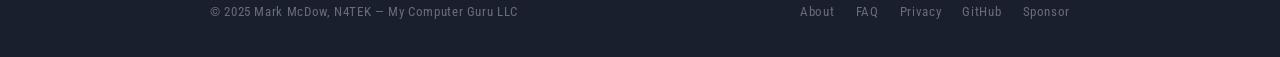
==== commit 82d6da80: "rigcheck: alpha download page, product page status, sitemap Adds /rigcheck/download/ with the releas" ====
--- a/index.html
+++ b/index.html
@@ -54,7 +54,7 @@
         <a href="/rigcheck/" class="app-card">
           <div class="app-card-name">
             RigCheck
-            <span class="badge badge-dev">In development</span>
+            <span class="badge badge-dev">Alpha</span>
           </div>
           <div class="app-card-tagline">"Know your rig is ready."</div>
           <p class="app-card-desc">Serial CAT communication diagnostics using Hamlib. Verify your radio connection before it matters.</p>
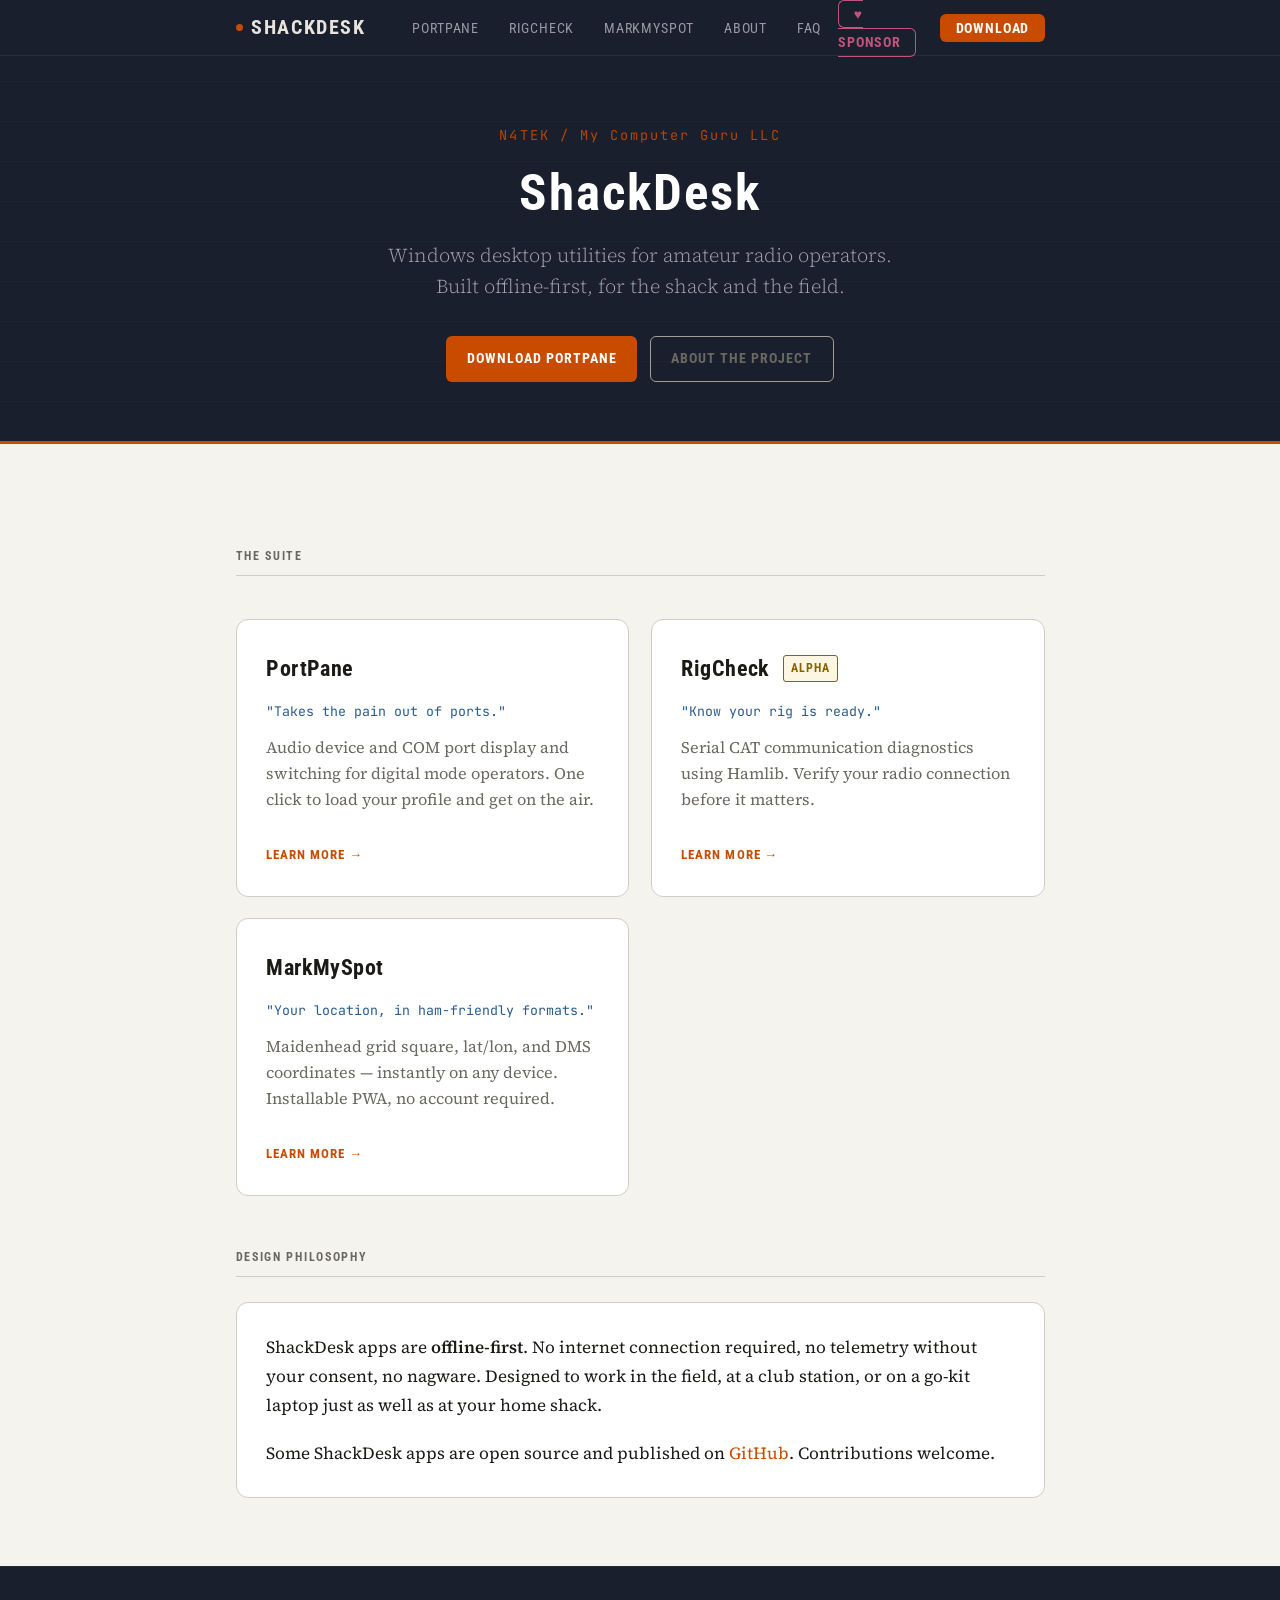
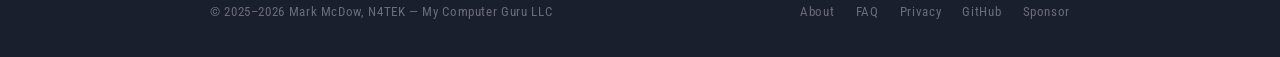
==== commit 0e80dce1: "site: copyright 2025–2026 on every page; download .zip note; FAQ corrections Footer year updated acr" ====
--- a/index.html
+++ b/index.html
@@ -83,7 +83,7 @@
 
   <footer class="footer">
     <div class="footer-inner">
-      <span>© 2025 Mark McDow, N4TEK — My Computer Guru LLC</span>
+      <span>© 2025–2026 Mark McDow, N4TEK — My Computer Guru LLC</span>
       <ul class="footer-links">
         <li><a href="/about/">About</a></li>
         <li><a href="/faq/">FAQ</a></li>
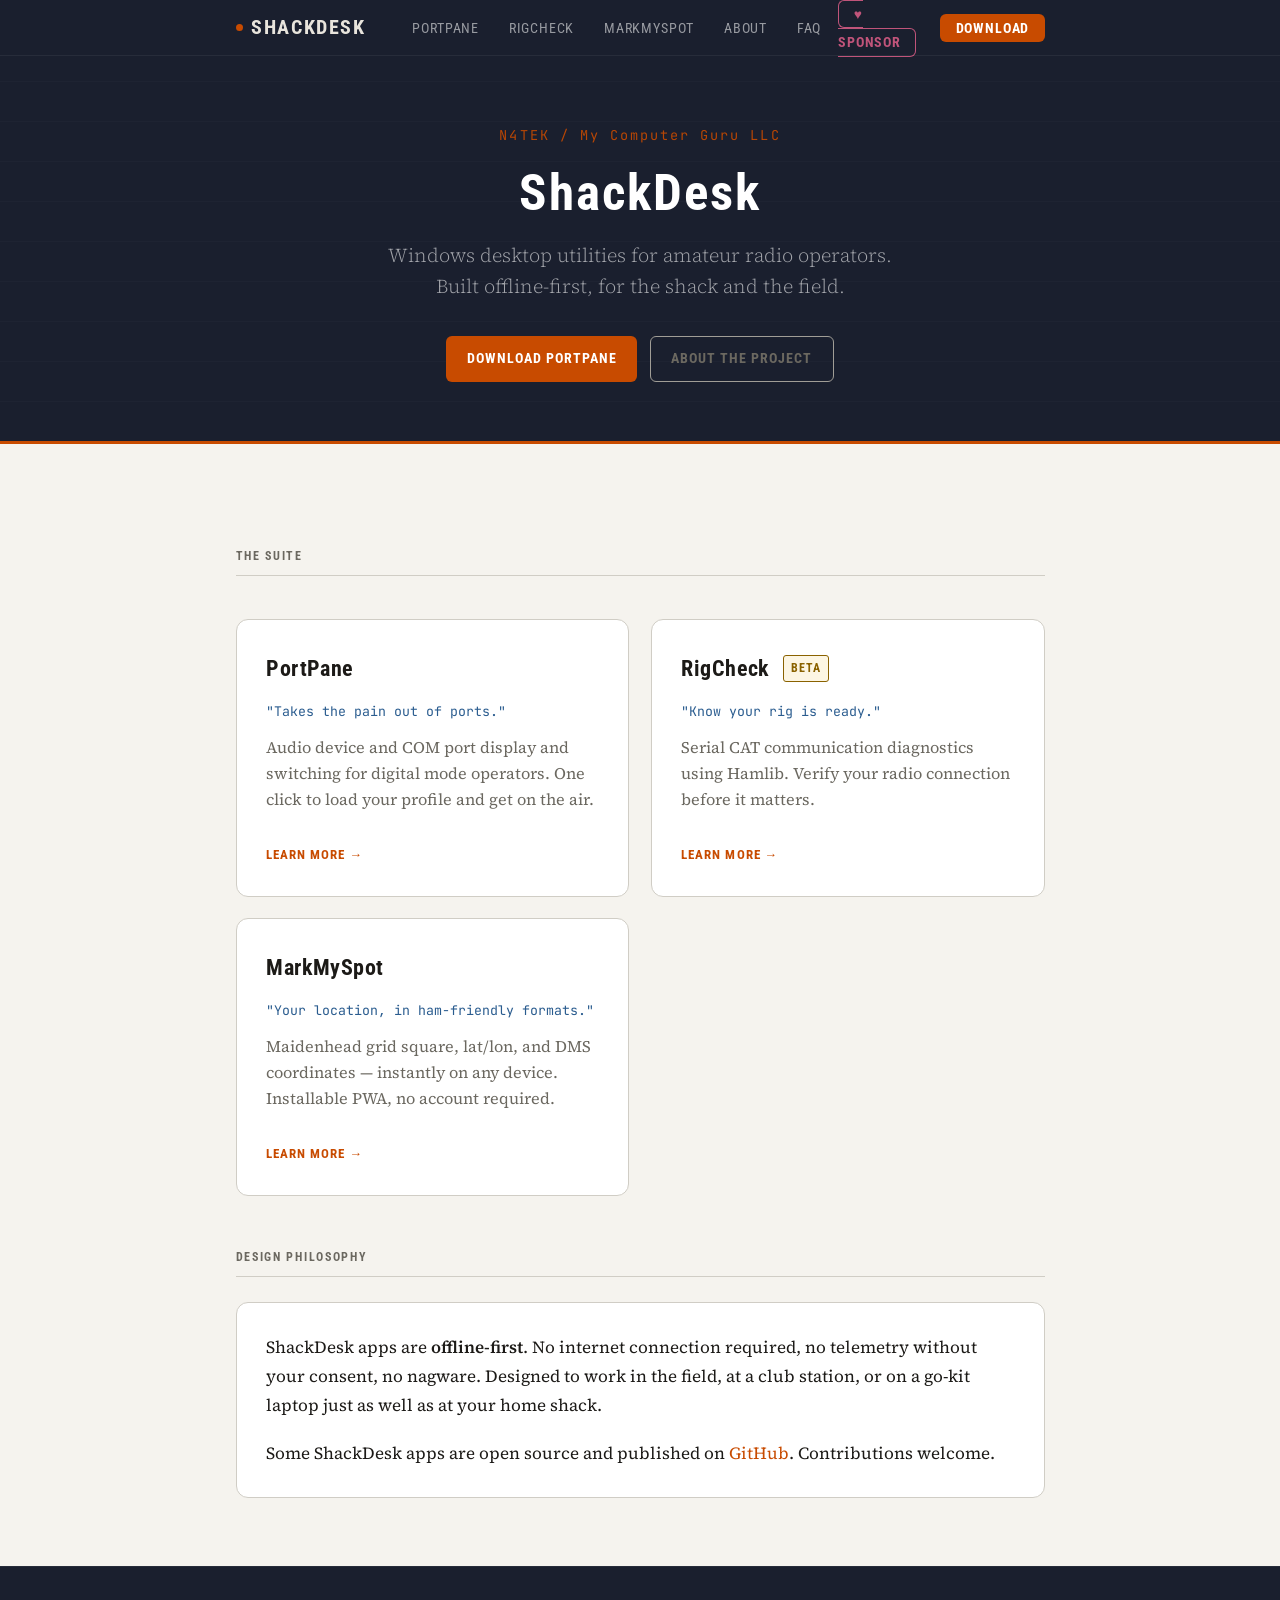
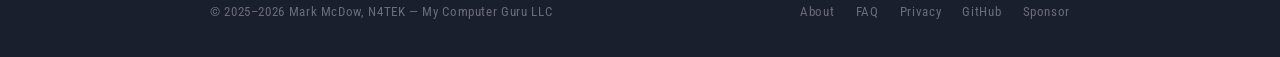
==== commit f6e3ad65: "rigcheck: first beta — product, download, home, and PortPane suite card say Beta" ====
--- a/index.html
+++ b/index.html
@@ -54,7 +54,7 @@
         <a href="/rigcheck/" class="app-card">
           <div class="app-card-name">
             RigCheck
-            <span class="badge badge-dev">Alpha</span>
+            <span class="badge badge-dev">Beta</span>
           </div>
           <div class="app-card-tagline">"Know your rig is ready."</div>
           <p class="app-card-desc">Serial CAT communication diagnostics using Hamlib. Verify your radio connection before it matters.</p>
